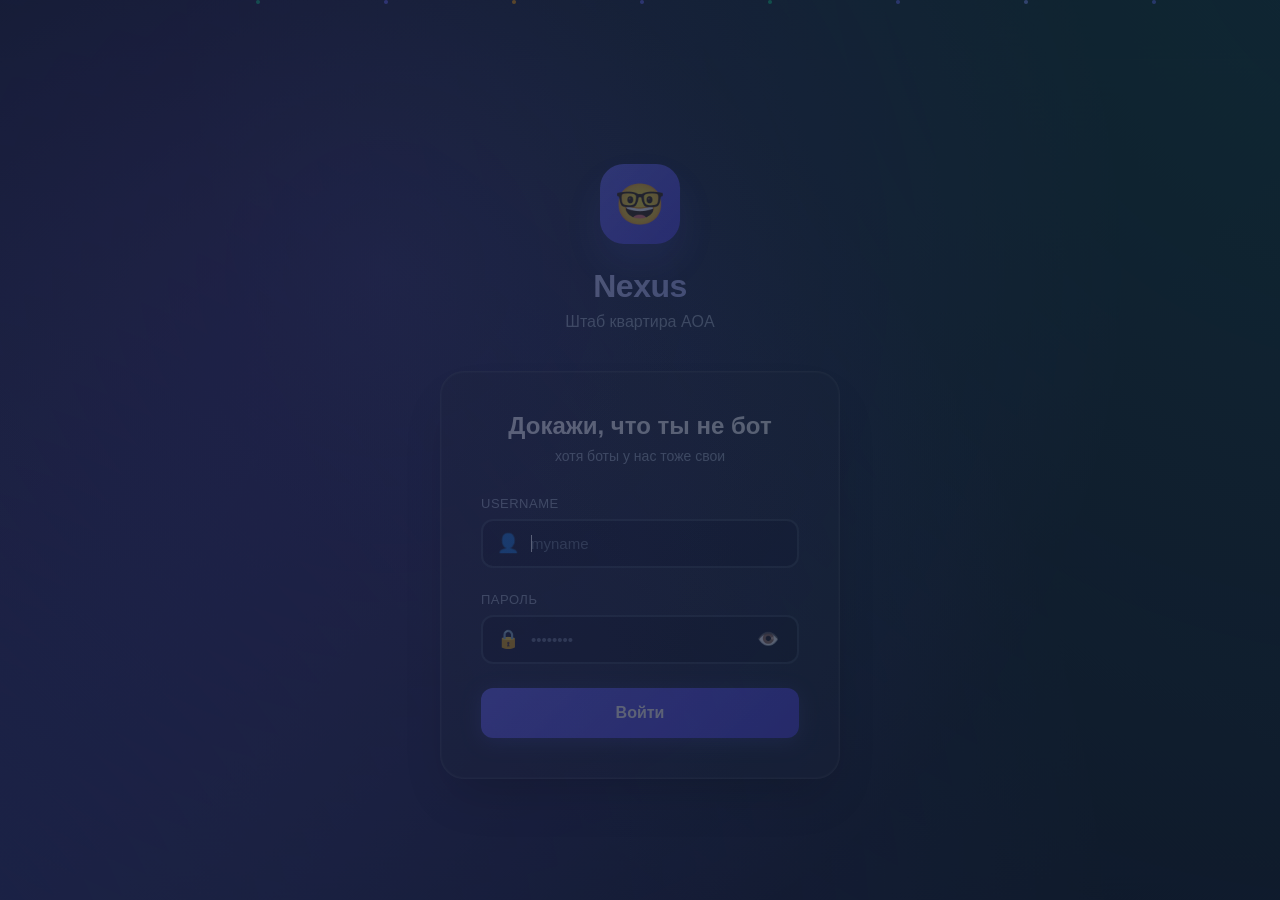
==== index.html @ 048196ae "Add files via upload" ====
<!DOCTYPE html>
<html lang="ru">

<head>
    <meta charset="UTF-8">
    <meta name="viewport" content="width=device-width, initial-scale=1.0">
    <title>Nexus Chat</title>
    <link rel="stylesheet" href="style.css">
</head>

<body>
    <button class="menu-toggle" onclick="toggleSidebar()">☰</button>

    <aside class="sidebar" id="sidebar">
        <div class="sidebar-header">
            <div class="user-profile">
                <div class="avatar"></div>
                <div class="user-info">
                    <h3></h3>
                    <p></p>
                </div>
            </div>
            <div class="search-box">
                <input type="text" placeholder="Поиск чатов...">
            </div>
        </div>

        <div class="chat-list">
        </div>
    </aside>

    <main class="chat-container">
        <div class="chat-header-bar">
            <div class="chat-header-info">
                <div class="header-avatar" id="currentAvatar"></div>
                <div class="header-text">
                    <h4 id="currentChatName"></h4>
                    <span id="currentStatus"></span>
                </div>
            </div>
            <div class="header-actions">
                <button class="icon-btn" onclick="clearGroup()" title="Очистить историю группы">🗑️</button>
                <button class="icon-btn" onclick="logout()" title="Выйти из аккаунта">🚪</button>
            </div>
        </div>

        <div class="messages-area" id="messagesArea">
        </div>

        <div class="input-area">
            <div class="input-wrapper">
                <!-- <button class="attach-btn">📎</button> -->
                <input type="text" id="messageInput" placeholder="Написать сообщение..."
                    onkeypress="handleKeyPress(event)">
                <!-- <button class="attach-btn">😊</button> -->
            </div>
            <button class="send-btn" onclick="sendMessage()">➤</button>
        </div>
    </main>

    <script src="script.js"></script>
</body>

</html>
---- style.css ----
* {
    margin: 0;
    padding: 0;
    box-sizing: border-box;
}

:root {
    --primary: #6366f1;
    --primary-dark: #4f46e5;
    --bg-dark: #0f172a;
    --bg-card: #1e293b;
    --bg-hover: #334155;
    --text-primary: #f1f5f9;
    --text-secondary: #94a3b8;
    --accent: #10b981;
    --danger: #ef4444;
    --warning: #f59e0b;
}

body {
    font-family: -apple-system, BlinkMacSystemFont, 'Segoe UI', Roboto, sans-serif;
    background: var(--bg-dark);
    color: var(--text-primary);
    height: 100vh;
    overflow: hidden;
    display: flex;
}

/* Sidebar */
.sidebar {
    width: 320px;
    background: var(--bg-card);
    border-right: 1px solid var(--bg-hover);
    display: flex;
    flex-direction: column;
    transition: transform 0.3s ease;
}

.sidebar-header {
    padding: 20px;
    border-bottom: 1px solid var(--bg-hover);
}

.user-profile {
    display: flex;
    align-items: center;
    gap: 12px;
    margin-bottom: 16px;
}

.avatar {
    width: 48px;
    height: 48px;
    border-radius: 50%;
    background: linear-gradient(135deg, var(--primary), var(--primary-dark));
    display: flex;
    align-items: center;
    justify-content: center;
    font-weight: bold;
    font-size: 20px;
    position: relative;
}

.admin-my-avatar{
    background: linear-gradient(135deg, #dae44e, #9c9548);
}

.user-info{
    display: flex;
    flex-direction: row;
    align-items: center;
    gap: 5px;
}

.user-info h3 {
    font-size: 16px;
    font-weight: 600;
}

.user-info p {
    font-size: 15px;
}

.search-box {
    position: relative;
}

.search-box input {
    width: 100%;
    padding: 10px 16px 10px 40px;
    background: var(--bg-dark);
    border: 1px solid var(--bg-hover);
    border-radius: 24px;
    color: var(--text-primary);
    font-size: 14px;
    outline: none;
    transition: all 0.2s;
}

.search-box input:focus {
    border-color: var(--primary);
    box-shadow: 0 0 0 3px rgba(99, 102, 241, 0.1);
}

.search-box::before {
    content: '🔍';
    position: absolute;
    left: 14px;
    top: 50%;
    transform: translateY(-50%);
    opacity: 0.5;
}

.chat-list {
    flex: 1;
    overflow-y: auto;
    padding: 8px;
}

.chat-item {
    display: flex;
    align-items: center;
    gap: 12px;
    padding: 12px;
    border-radius: 12px;
    cursor: pointer;
    transition: all 0.2s;
    margin-bottom: 4px;
}

.chat-item:hover {
    background: var(--bg-hover);
}

.chat-item.active {
    background: var(--primary);
}

.chat-item.active .chat-meta,
.chat-item.active .last-message,
.chat-item.active .chat-name {
    color: white;
    opacity: 0.9;
}

.chat-avatar {
    width: 48px;
    height: 48px;
    border-radius: 50%;
    background: linear-gradient(135deg, #667eea, #764ba2);
    display: flex;
    align-items: center;
    justify-content: center;
    font-weight: 600;
    flex-shrink: 0;
}

.group-avatar {
    background: linear-gradient(135deg, #66baea, #49649e);
}

.admin-avatar {
    background: linear-gradient(135deg, #dae44e, #9c9548);
}

.chat-details {
    flex: 1;
    min-width: 0;
}

.chat-header {
    display: flex;
    align-items: center;
    margin-bottom: 4px;
    gap: 6px;
}

.chat-name {
    font-weight: 600;
    font-size: 15px;
    white-space: nowrap;
    overflow: hidden;
    text-overflow: ellipsis;
    flex: 1;
}

.status-dot {
    width: 8px;
    height: 8px;
    border-radius: 50%;
    flex-shrink: 0;
}

.status-dot.online {
    background: var(--accent);
    box-shadow: 0 0 0 2px var(--bg-card), 0 0 8px var(--accent);
}

.status-dot.offline {
    background: var(--text-secondary);
    opacity: 0.5;
}

.chat-meta {
    font-size: 12px;
    color: var(--text-secondary);
    white-space: nowrap;
    margin-left: auto;
}

.delete-btn {
    background: transparent;
    border: none;
    color: var(--text-secondary);
    cursor: pointer;
    font-size: 16px;
    padding: 4px 8px;
    border-radius: 6px;
    transition: all 0.2s;
    opacity: 0;
}

.chat-item:hover .delete-btn {
    opacity: 1;
}

.delete-btn:hover {
    background: rgba(239, 68, 68, 0.1);
    color: var(--danger);
}

/* На мобильных всегда показываем */
@media (max-width: 768px) {
    .delete-btn {
        opacity: 1;
    }
}

.last-message {
    font-size: 13px;
    color: var(--text-secondary);
    white-space: nowrap;
    overflow: hidden;
    text-overflow: ellipsis;
    display: flex;
    align-items: center;
    gap: 4px;
}

.unread-badge {
    background: var(--primary);
    color: white;
    font-size: 11px;
    padding: 2px 6px;
    border-radius: 10px;
    font-weight: 600;
    margin-left: auto;
}

/* Main Chat Area */
.chat-container {
    flex: 1;
    display: flex;
    flex-direction: column;
    background: var(--bg-dark);
}

.chat-header-bar {
    padding: 16px 24px;
    background: var(--bg-card);
    border-bottom: 1px solid var(--bg-hover);
    display: flex;
    align-items: center;
    justify-content: space-between;
}

.chat-header-info {
    display: flex;
    align-items: center;
    gap: 12px;
}

.header-avatar {
    width: 40px;
    height: 40px;
    border-radius: 50%;
    background: linear-gradient(135deg, #f093fb, #f5576c);
    display: none;
    align-items: center;
    justify-content: center;
    font-weight: 600;
}

.header-text h4 {
    font-size: 16px;
    font-weight: 600;
}

/* ← ИСПРАВЛЕНО: Статус в шапке чата */
.header-text span {
    font-size: 13px;
    display: flex;
    align-items: center;
    gap: 6px;
}

/* ← НОВОЕ: Индикатор статуса в шапке */
.status-indicator {
    width: 8px;
    height: 8px;
    border-radius: 50%;
}

.status-indicator.online {
    background: var(--accent);
    box-shadow: 0 0 8px var(--accent);
}

.status-indicator.offline {
    background: var(--text-secondary);
    opacity: 0.5;
}

/* ← НОВОЕ: Цвет текста статуса */
.status-text-online {
    color: var(--accent);
}

.status-text-offline {
    color: var(--text-secondary);
}

.header-actions {
    display: flex;
    gap: 12px;
}

.icon-btn {
    width: 40px;
    height: 40px;
    border-radius: 50%;
    border: none;
    background: var(--bg-hover);
    color: var(--text-primary);
    cursor: pointer;
    display: flex;
    align-items: center;
    justify-content: center;
    transition: all 0.2s;
    font-size: 18px;
}

.icon-btn:hover {
    background: var(--primary);
    transform: scale(1.05);
}

.messages-area {
    flex: 1;
    overflow-y: auto;
    padding: 24px;
    display: flex;
    flex-direction: column;
    gap: 16px;
}

.message {
    max-width: 70%;
    display: flex;
    flex-direction: column;
    gap: 4px;
    animation: slideIn 0.3s ease;
}

@keyframes slideIn {
    from {
        opacity: 0;
        transform: translateY(10px);
    }
    to {
        opacity: 1;
        transform: translateY(0);
    }
}

.message.incoming {
    align-self: flex-start;
}

.message.outgoing {
    align-self: flex-end;
}

.message-bubble {
    padding: 12px 16px;
    border-radius: 18px;
    font-size: 14px;
    line-height: 1.5;
    word-wrap: break-word;
}

.message.incoming .message-bubble {
    background: var(--bg-card);
    border-bottom-left-radius: 4px;
}

.message.outgoing .message-bubble {
    background: var(--primary);
    border-bottom-right-radius: 4px;
}

.message-time {
    font-size: 11px;
    color: var(--text-secondary);
    padding: 0 4px;
}

.typing-indicator {
    display: flex;
    gap: 4px;
    padding: 16px;
    background: var(--bg-card);
    border-radius: 18px;
    border-bottom-left-radius: 4px;
    width: fit-content;
    margin-bottom: 8px;
}

.typing-dot {
    width: 8px;
    height: 8px;
    background: var(--text-secondary);
    border-radius: 50%;
    animation: typing 1.4s infinite;
}

.typing-dot:nth-child(2) {
    animation-delay: 0.2s;
}

.typing-dot:nth-child(3) {
    animation-delay: 0.4s;
}

@keyframes typing {
    0%, 60%, 100% {
        transform: translateY(0);
    }
    30% {
        transform: translateY(-10px);
    }
}

.input-area {
    padding: 20px 24px;
    background: var(--bg-card);
    border-top: 1px solid var(--bg-hover);
    display: flex;
    gap: 12px;
    align-items: flex-end;
}

.input-wrapper {
    flex: 1;
    background: var(--bg-dark);
    border-radius: 24px;
    padding: 8px 16px;
    display: flex;
    align-items: center;
    gap: 12px;
    border: 1px solid transparent;
    transition: all 0.2s;
}

.input-wrapper:focus-within {
    border-color: var(--primary);
    box-shadow: 0 0 0 3px rgba(99, 102, 241, 0.1);
}

.input-wrapper input {
    flex: 1;
    background: transparent;
    border: none;
    color: var(--text-primary);
    font-size: 15px;
    outline: none;
    padding: 8px 0;
}

.input-wrapper input::placeholder {
    color: var(--text-secondary);
}

.attach-btn {
    background: none;
    border: none;
    color: var(--text-secondary);
    cursor: pointer;
    font-size: 20px;
    padding: 4px;
    transition: all 0.2s;
}

.attach-btn:hover {
    color: var(--primary);
    transform: scale(1.1);
}

.send-btn {
    width: 48px;
    height: 48px;
    border-radius: 50%;
    background: var(--primary);
    border: none;
    color: white;
    cursor: pointer;
    display: flex;
    align-items: center;
    justify-content: center;
    transition: all 0.2s;
    font-size: 20px;
    flex-shrink: 0;
}

.send-btn:hover {
    background: var(--primary-dark);
    transform: scale(1.05);
    box-shadow: 0 4px 12px rgba(99, 102, 241, 0.4);
}

.send-btn:active {
    transform: scale(0.95);
}

/* Mobile Menu Toggle */
.menu-toggle {
    display: none;
    position: fixed;
    top: 20px;
    left: 20px;
    z-index: 1000;
    width: 40px;
    height: 40px;
    border-radius: 50%;
    background: var(--primary);
    border: none;
    color: white;
    font-size: 20px;
    cursor: pointer;
    box-shadow: 0 4px 12px rgba(0, 0, 0, 0.3);
}

/* Responsive */
@media (max-width: 768px) {
    .sidebar {
        position: fixed;
        left: 0;
        top: 0;
        height: 100vh;
        z-index: 999;
        transform: translateX(-100%);
    }

    .sidebar.open {
        transform: translateX(0);
    }

    .menu-toggle {
        display: flex;
        align-items: center;
        justify-content: center;
    }

    .message {
        max-width: 85%;
    }

    .chat-header-bar {
        padding-left: 60px;
    }
}

/* Scrollbar Styling */
::-webkit-scrollbar {
    width: 8px;
}

::-webkit-scrollbar-track {
    background: transparent;
}

::-webkit-scrollbar-thumb {
    background: var(--bg-hover);
    border-radius: 4px;
}

::-webkit-scrollbar-thumb:hover {
    background: var(--text-secondary);
}

/* Date separator */
.date-separator {
    text-align: center;
    margin: 24px 0;
    position: relative;
}

.date-separator::before {
    content: '';
    position: absolute;
    top: 50%;
    left: 0;
    right: 0;
    height: 1px;
    background: var(--bg-hover);
}

.date-separator span {
    background: var(--bg-dark);
    padding: 0 16px;
    color: var(--text-secondary);
    font-size: 12px;
    position: relative;
    text-transform: uppercase;
    letter-spacing: 1px;
}
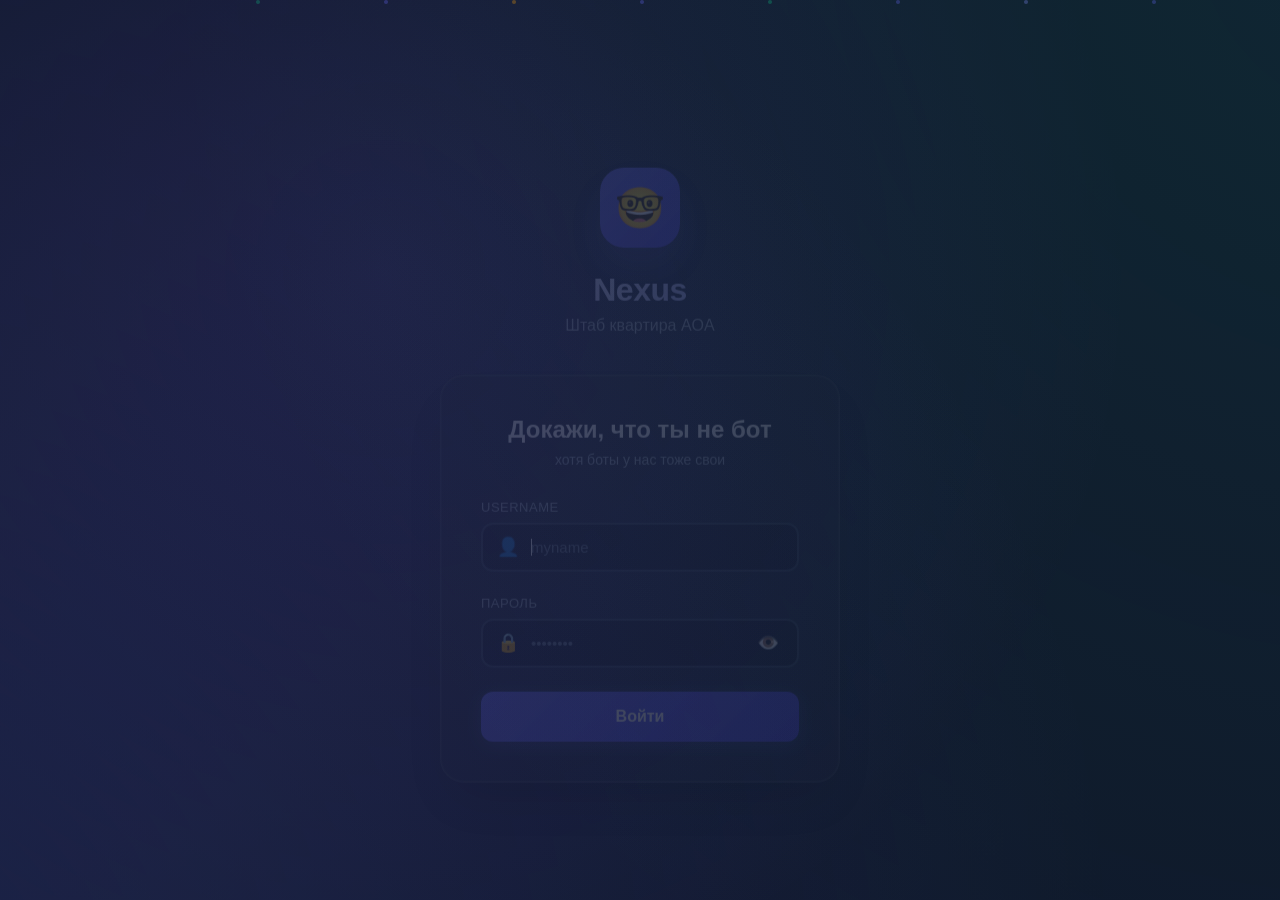
==== commit 286edd0e: "Add files via upload" ====
--- a/index.html
+++ b/index.html
@@ -39,7 +39,7 @@
                 </div>
             </div>
             <div class="header-actions">
-                <button class="icon-btn" onclick="clearGroup()" title="Очистить историю группы">🗑️</button>
+                <button id="clear-msgs-btn" class="icon-btn" onclick="clearChatHistory()" title="Очистить историю сообщений">🗑️</button>
                 <button class="icon-btn" onclick="logout()" title="Выйти из аккаунта">🚪</button>
             </div>
         </div>
--- a/style.css
+++ b/style.css
@@ -26,7 +26,6 @@
     display: flex;
 }
 
-/* Sidebar */
 .sidebar {
     width: 320px;
     background: var(--bg-card);
@@ -208,34 +207,6 @@
     margin-left: auto;
 }
 
-.delete-btn {
-    background: transparent;
-    border: none;
-    color: var(--text-secondary);
-    cursor: pointer;
-    font-size: 16px;
-    padding: 4px 8px;
-    border-radius: 6px;
-    transition: all 0.2s;
-    opacity: 0;
-}
-
-.chat-item:hover .delete-btn {
-    opacity: 1;
-}
-
-.delete-btn:hover {
-    background: rgba(239, 68, 68, 0.1);
-    color: var(--danger);
-}
-
-/* На мобильных всегда показываем */
-@media (max-width: 768px) {
-    .delete-btn {
-        opacity: 1;
-    }
-}
-
 .last-message {
     font-size: 13px;
     color: var(--text-secondary);
@@ -257,7 +228,6 @@
     margin-left: auto;
 }
 
-/* Main Chat Area */
 .chat-container {
     flex: 1;
     display: flex;
@@ -296,7 +266,6 @@
     font-weight: 600;
 }
 
-/* ← ИСПРАВЛЕНО: Статус в шапке чата */
 .header-text span {
     font-size: 13px;
     display: flex;
@@ -304,7 +273,6 @@
     gap: 6px;
 }
 
-/* ← НОВОЕ: Индикатор статуса в шапке */
 .status-indicator {
     width: 8px;
     height: 8px;
@@ -321,7 +289,6 @@
     opacity: 0.5;
 }
 
-/* ← НОВОЕ: Цвет текста статуса */
 .status-text-online {
     color: var(--accent);
 }
@@ -410,10 +377,21 @@
 }
 
 .message-time {
+    display: flex;
     font-size: 11px;
     color: var(--text-secondary);
     padding: 0 4px;
 }
+
+.message.outgoing .message-time {
+    justify-content: right;
+}
+
+.message.incoming .message-time {
+    justify-content: left;
+}
+
+
 
 .typing-indicator {
     display: flex;
@@ -532,7 +510,6 @@
     transform: scale(0.95);
 }
 
-/* Mobile Menu Toggle */
 .menu-toggle {
     display: none;
     position: fixed;
@@ -550,7 +527,6 @@
     box-shadow: 0 4px 12px rgba(0, 0, 0, 0.3);
 }
 
-/* Responsive */
 @media (max-width: 768px) {
     .sidebar {
         position: fixed;
@@ -580,7 +556,6 @@
     }
 }
 
-/* Scrollbar Styling */
 ::-webkit-scrollbar {
     width: 8px;
 }
@@ -598,7 +573,6 @@
     background: var(--text-secondary);
 }
 
-/* Date separator */
 .date-separator {
     text-align: center;
     margin: 24px 0;
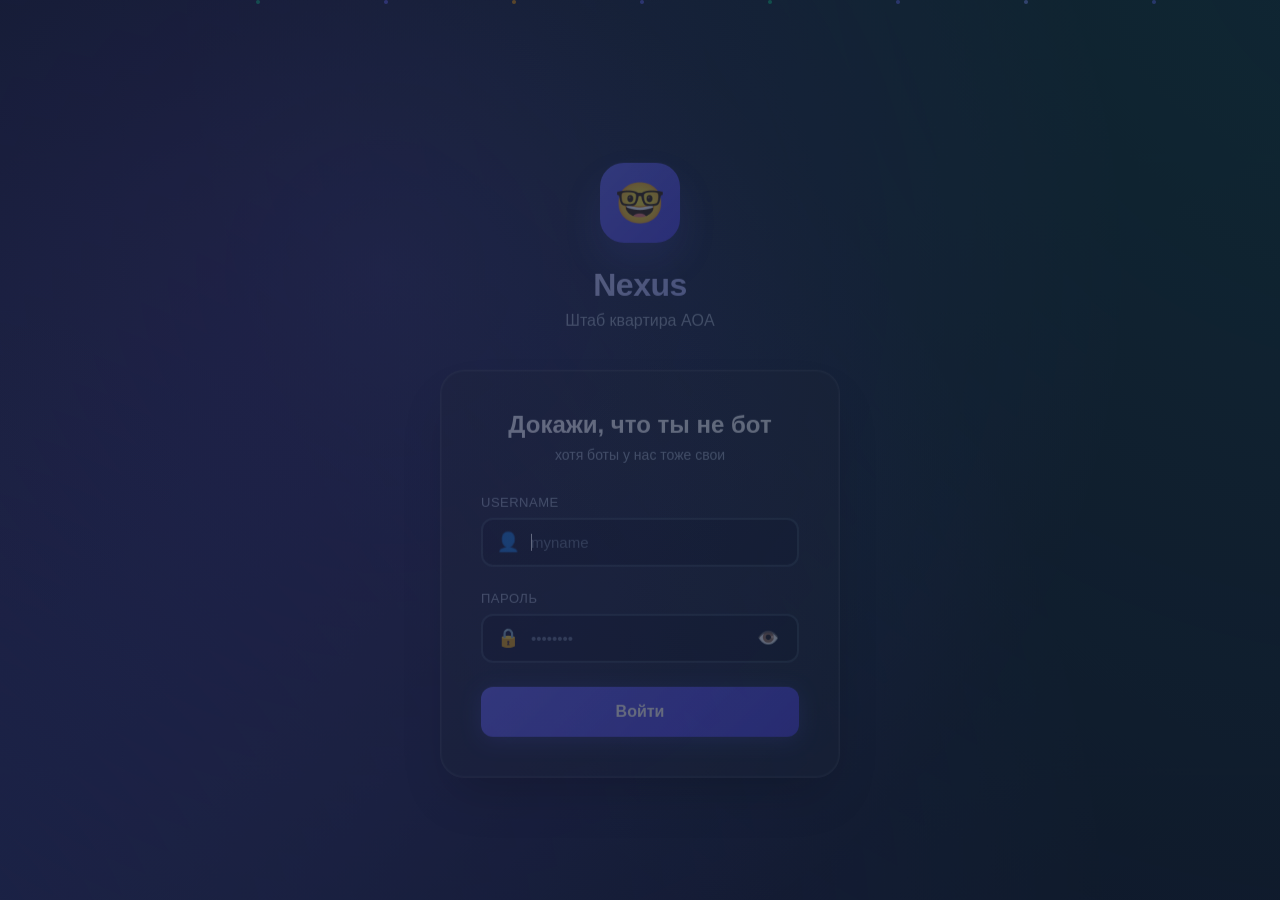
==== commit 12f131eb: "Add files via upload" ====
--- a/index.html
+++ b/index.html
@@ -38,10 +38,7 @@
                     <span id="currentStatus"></span>
                 </div>
             </div>
-            <div class="header-actions">
-                <button id="clear-msgs-btn" class="icon-btn" onclick="clearChatHistory()" title="Очистить историю сообщений">🗑️</button>
-                <button class="icon-btn" onclick="logout()" title="Выйти из аккаунта">🚪</button>
-            </div>
+            <div class="header-actions"></div>
         </div>
 
         <div class="messages-area" id="messagesArea">
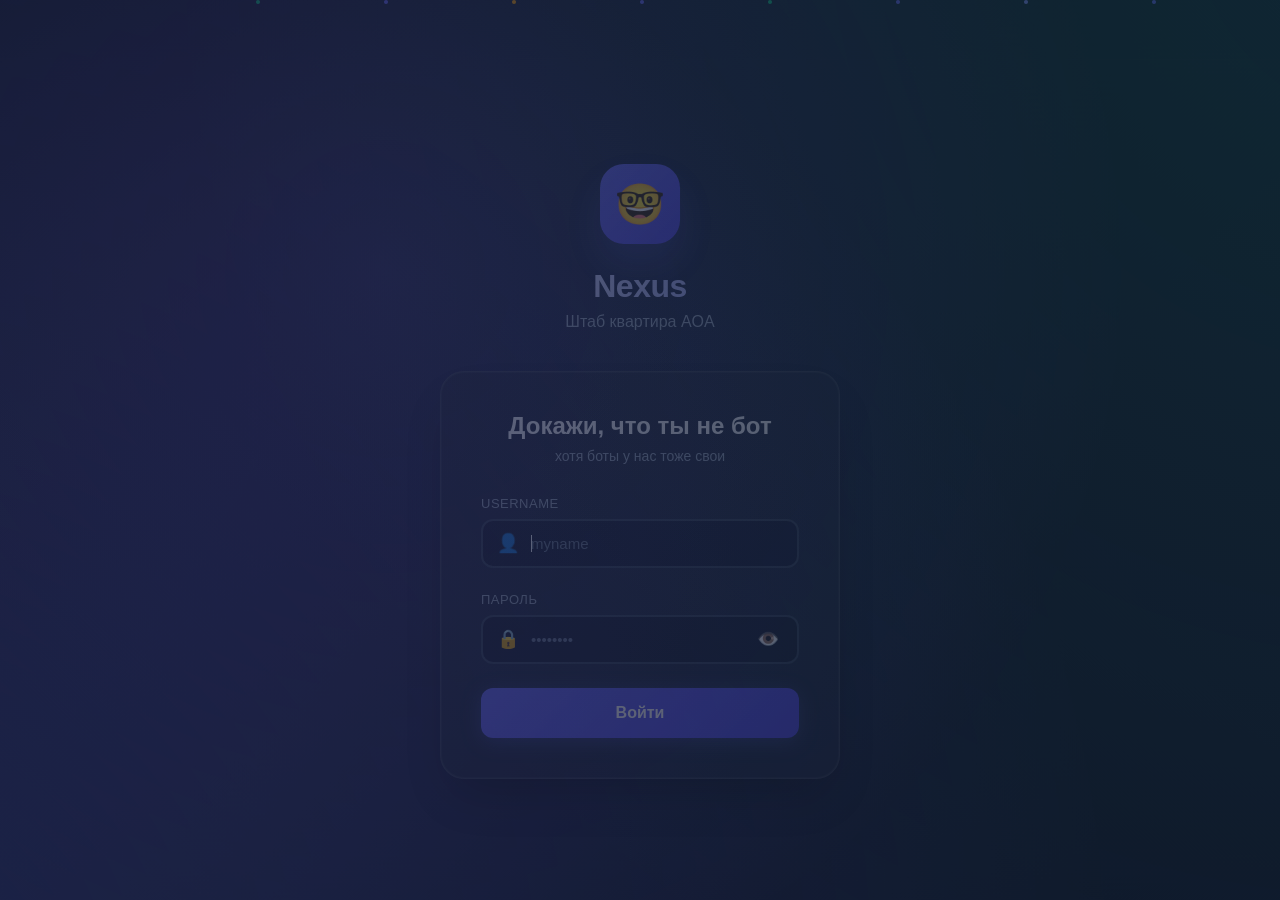
==== commit f0a4fac9: "Add files via upload" ====
--- a/index.html
+++ b/index.html
@@ -6,6 +6,7 @@
     <meta name="viewport" content="width=device-width, initial-scale=1.0">
     <title>Nexus Chat</title>
     <link rel="stylesheet" href="style.css">
+    <link rel="shortcut icon" href="media/logo.png" type="image/x-icon">
 </head>
 
 <body>
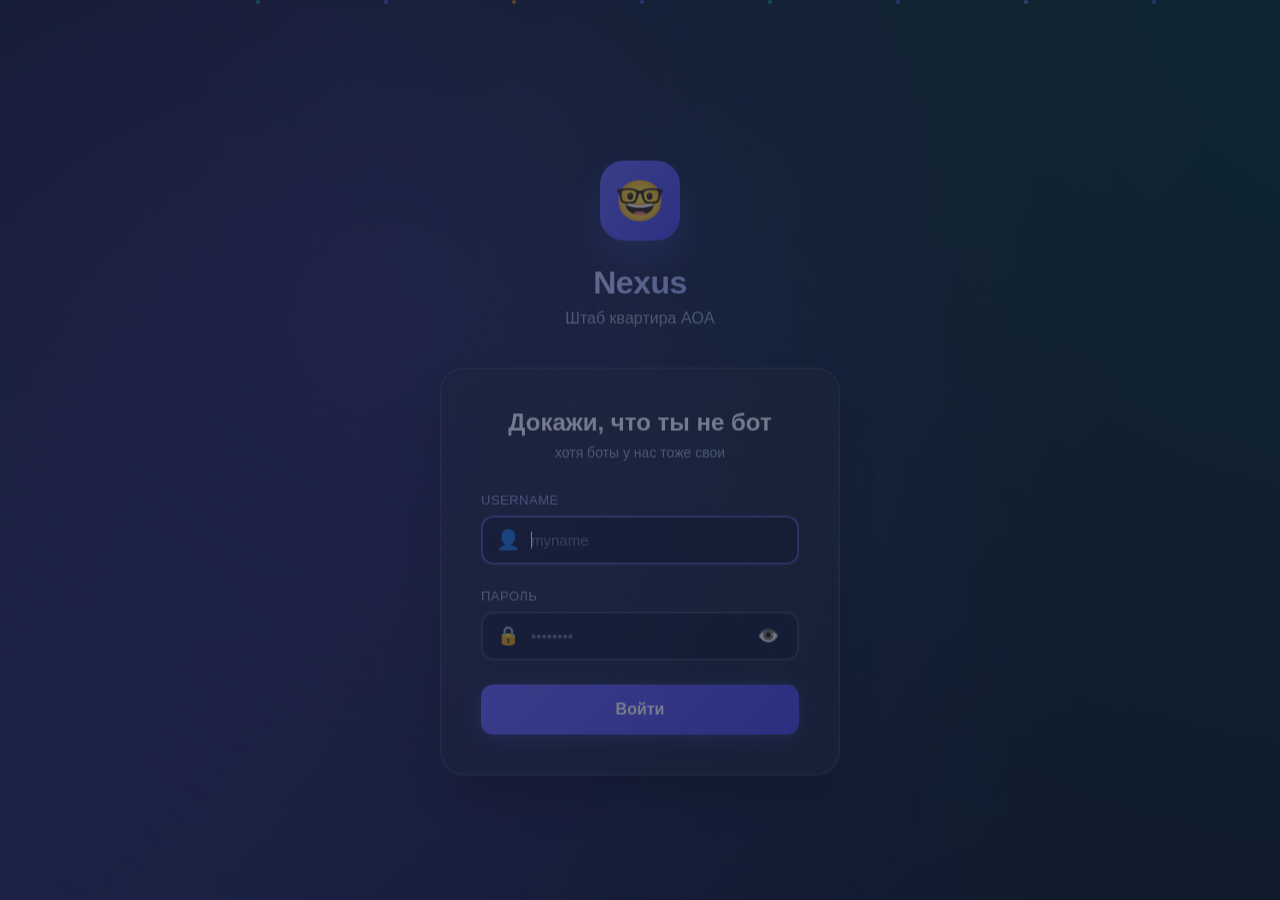
==== commit 75d7b2af: "Add files via upload" ====
--- a/index.html
+++ b/index.html
@@ -6,7 +6,7 @@
     <meta name="viewport" content="width=device-width, initial-scale=1.0">
     <title>Nexus Chat</title>
     <link rel="stylesheet" href="style.css">
-    <link rel="shortcut icon" href="media/logo.png" type="image/x-icon">
+    <link rel="icon" href="media/logo.png" type="image/x-icon">
 </head>
 
 <body>
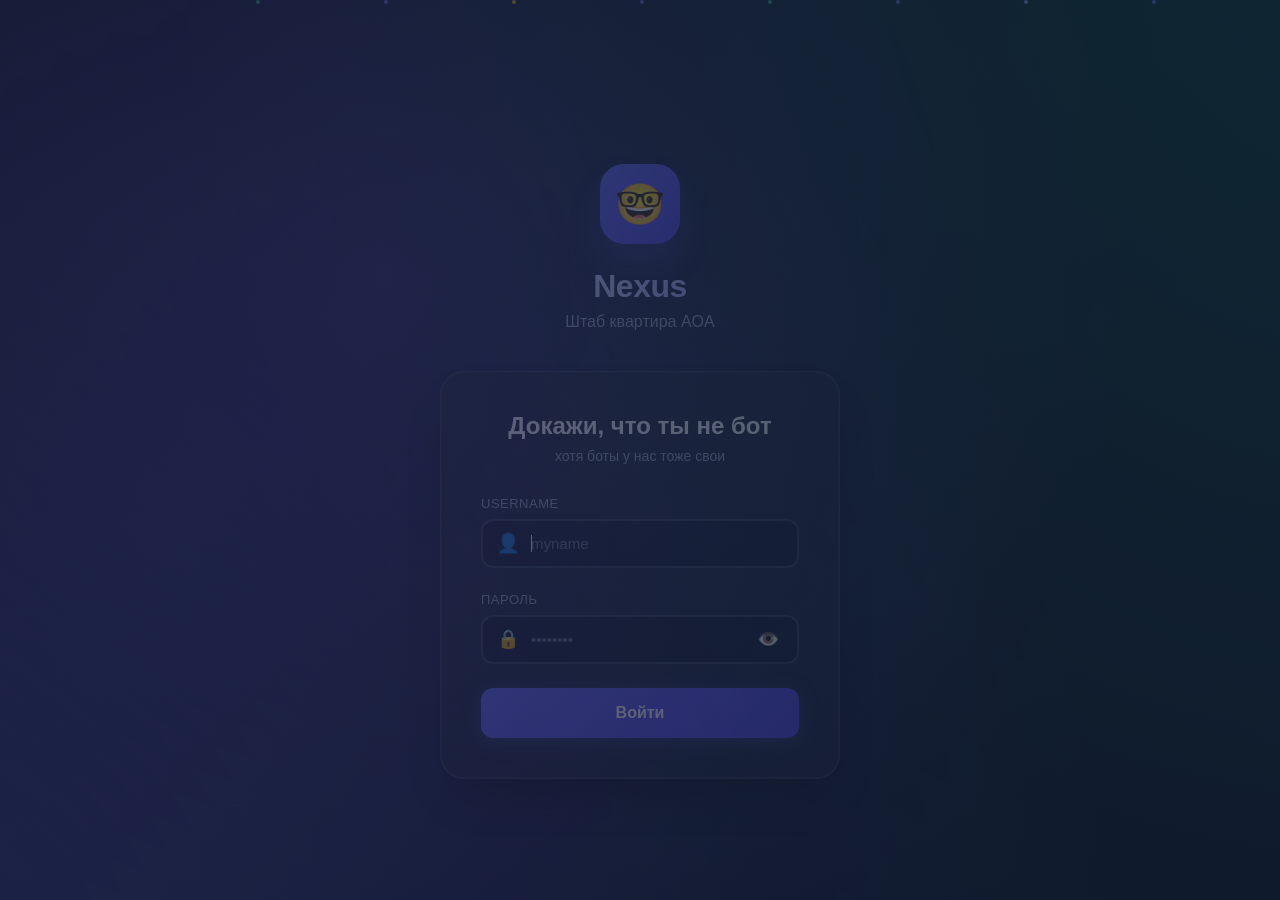
==== commit c4d12fa9: "Add files via upload" ====
--- a/index.html
+++ b/index.html
@@ -57,6 +57,7 @@
     </main>
 
     <script src="script.js"></script>
+    <script src="https://telegram.org/js/telegram-web-app.js"></script>
 </body>
 
 </html>
--- a/style.css
+++ b/style.css
@@ -433,7 +433,7 @@
     padding: 20px 24px;
     background: var(--bg-card);
     border-top: 1px solid var(--bg-hover);
-    display: flex;
+    display: none;
     gap: 12px;
     align-items: flex-end;
 }
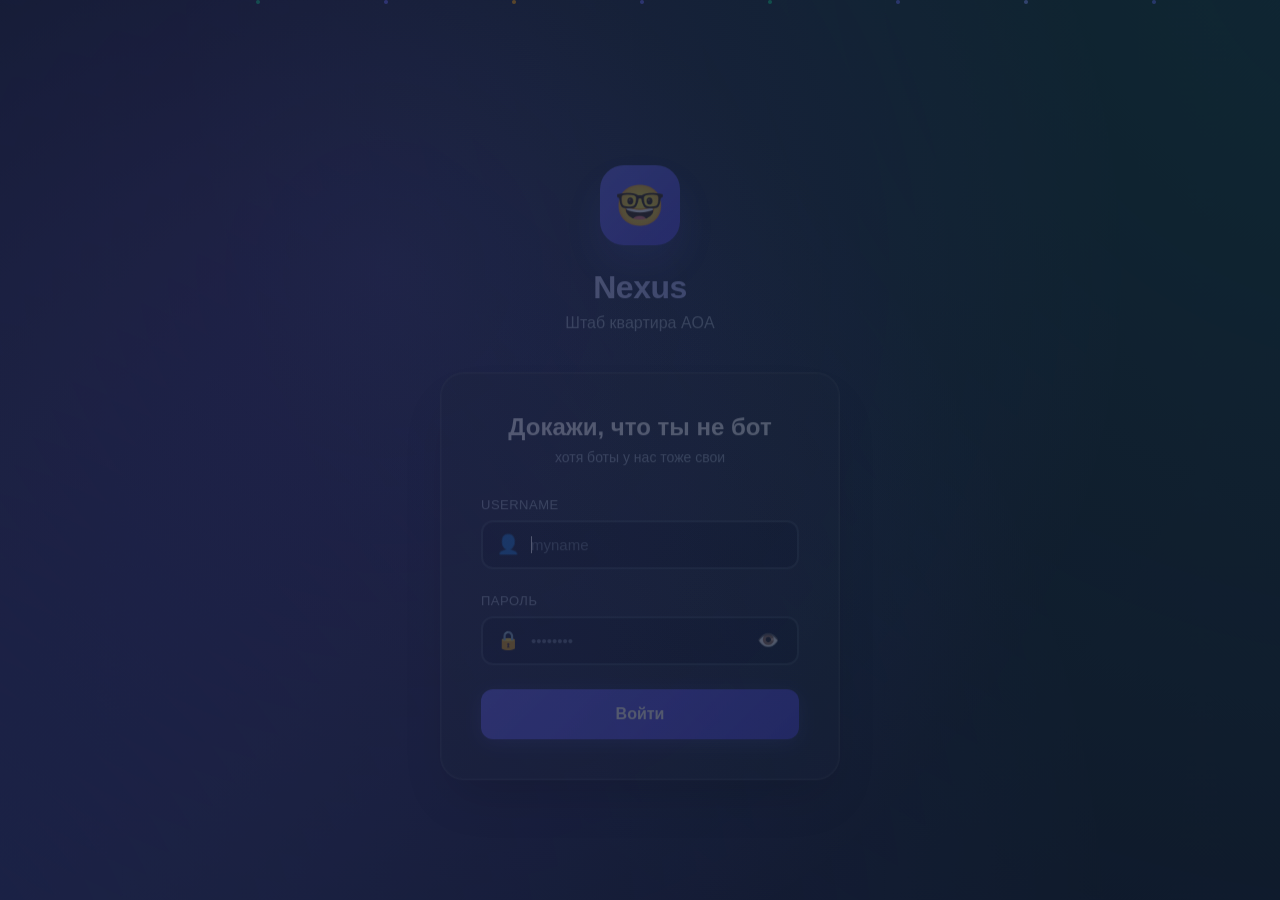
==== commit 2623d689: "Add files via upload" ====
--- a/index.html
+++ b/index.html
@@ -7,6 +7,7 @@
     <title>Nexus Chat</title>
     <link rel="stylesheet" href="style.css">
     <link rel="icon" href="media/logo.png" type="image/x-icon">
+    <script src="https://telegram.org/js/telegram-web-app.js?63"></script>
 </head>
 
 <body>
@@ -57,7 +58,6 @@
     </main>
 
     <script src="script.js"></script>
-    <script src="https://telegram.org/js/telegram-web-app.js"></script>
 </body>
 
 </html>
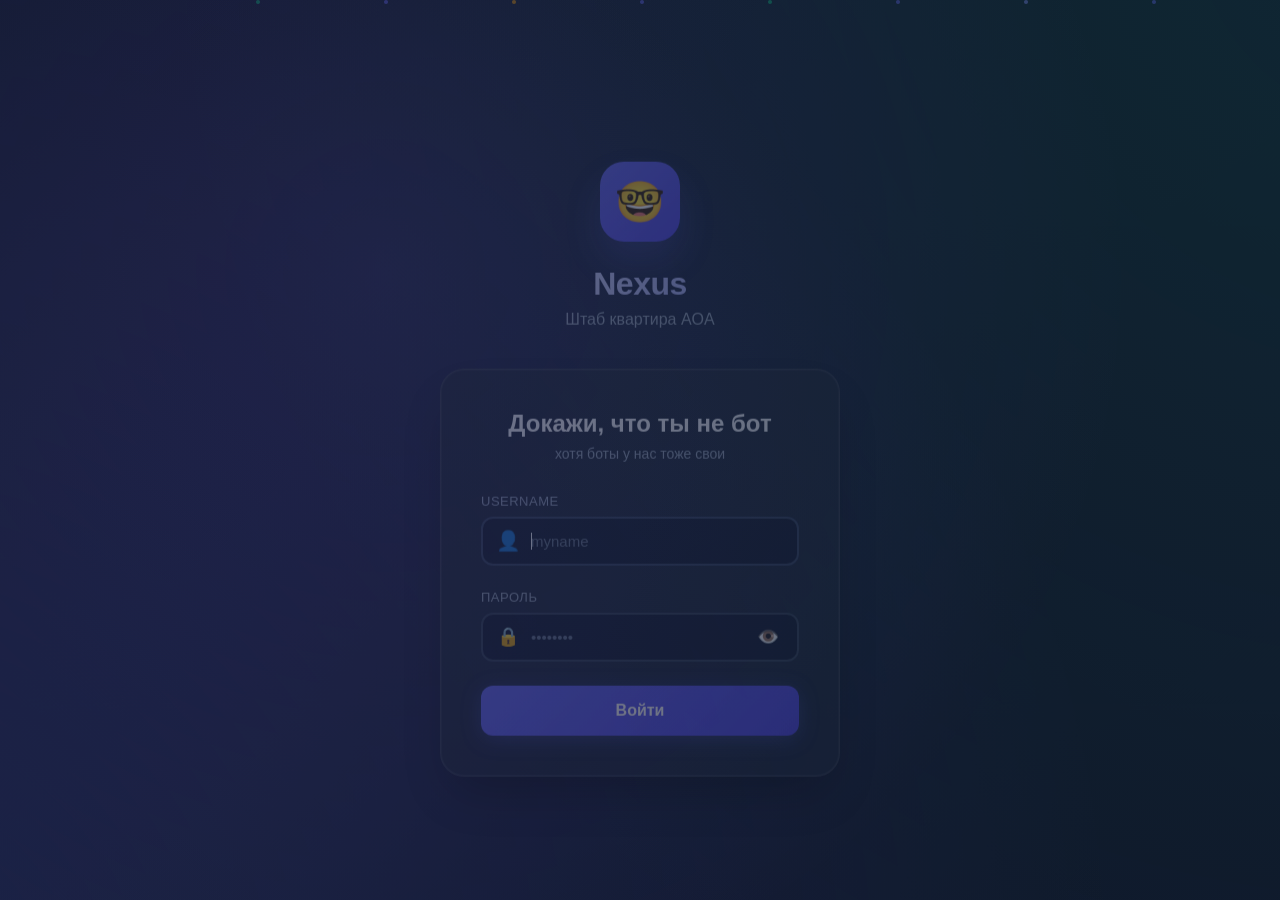
==== commit fb6e5fea: "Add files via upload" ====
--- a/index.html
+++ b/index.html
@@ -2,12 +2,12 @@
 <html lang="ru">
 
 <head>
+    <script src="https://telegram.org/js/telegram-web-app.js?63"></script>
     <meta charset="UTF-8">
     <meta name="viewport" content="width=device-width, initial-scale=1.0">
     <title>Nexus Chat</title>
     <link rel="stylesheet" href="style.css">
     <link rel="icon" href="media/logo.png" type="image/x-icon">
-    <script src="https://telegram.org/js/telegram-web-app.js?63"></script>
 </head>
 
 <body>
